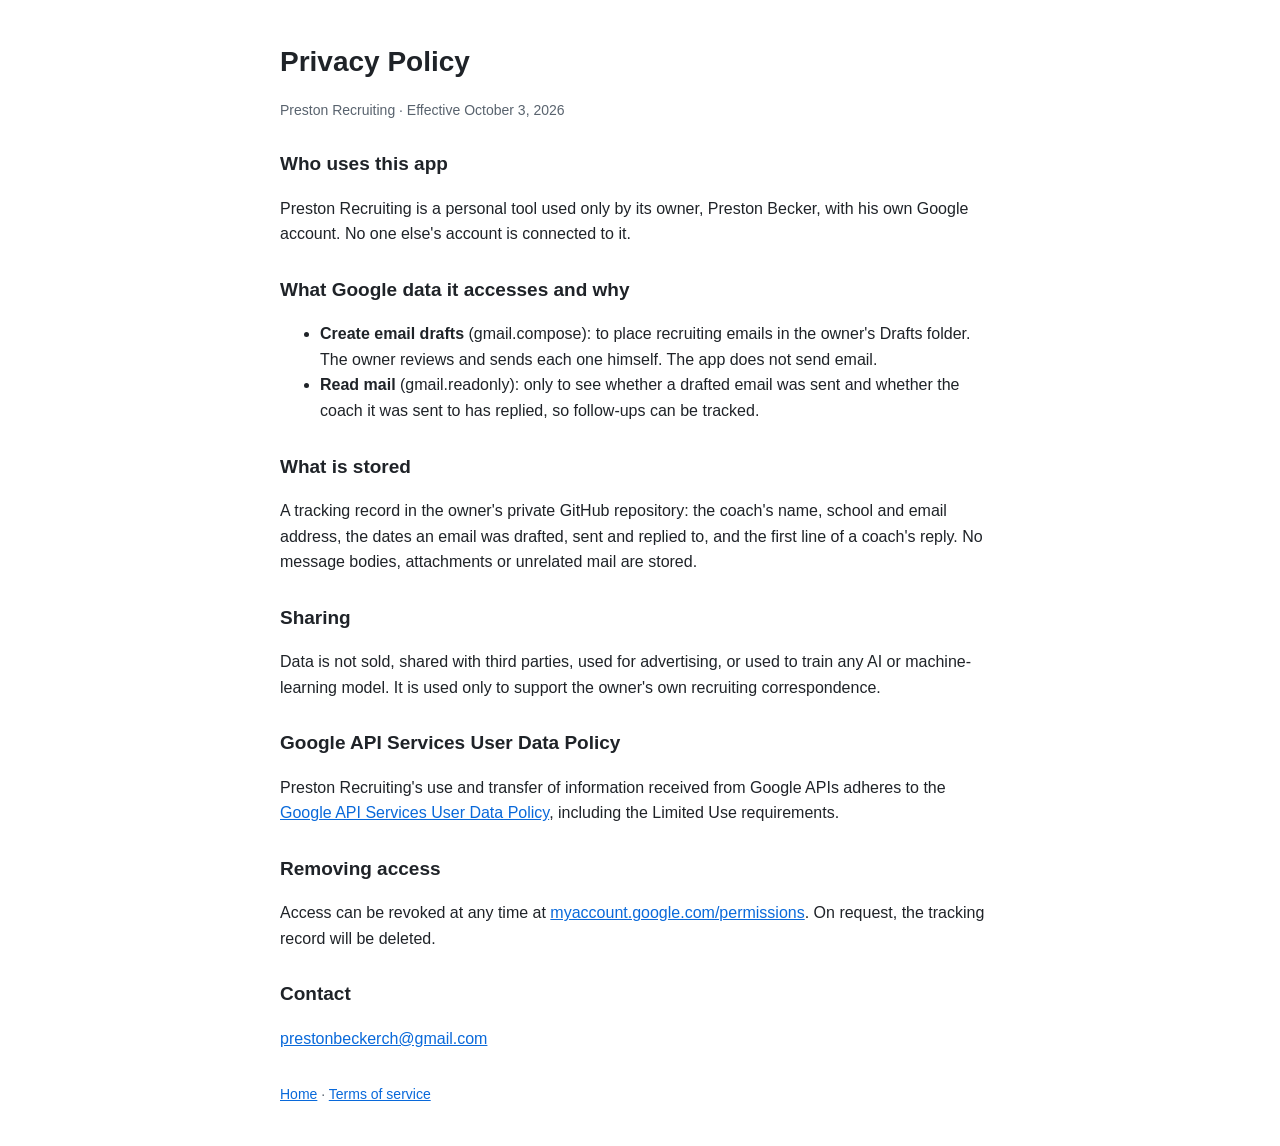
==== privacy.html @ b2363898 "Home, privacy policy and terms pages for the Preston Recruiting Google app Co-Authored-By: Claude Op" ====
<!doctype html>
<html lang="en"><head><meta charset="utf-8"><meta name="viewport" content="width=device-width,initial-scale=1">
<title>Privacy Policy</title><link rel="stylesheet" href="style.css"></head>
<body><main>
<h1>Privacy Policy</h1>
<p class="muted">Preston Recruiting · Effective October 3, 2026</p>

<h2>Who uses this app</h2>
<p>Preston Recruiting is a personal tool used only by its owner, Preston Becker, with his own Google account. No one else's account is connected to it.</p>

<h2>What Google data it accesses and why</h2>
<ul>
<li><strong>Create email drafts</strong> (gmail.compose): to place recruiting emails in the owner's Drafts folder. The owner reviews and sends each one himself. The app does not send email.</li>
<li><strong>Read mail</strong> (gmail.readonly): only to see whether a drafted email was sent and whether the coach it was sent to has replied, so follow-ups can be tracked.</li>
</ul>

<h2>What is stored</h2>
<p>A tracking record in the owner's private GitHub repository: the coach's name, school and email address, the dates an email was drafted, sent and replied to, and the first line of a coach's reply. No message bodies, attachments or unrelated mail are stored.</p>

<h2>Sharing</h2>
<p>Data is not sold, shared with third parties, used for advertising, or used to train any AI or machine-learning model. It is used only to support the owner's own recruiting correspondence.</p>

<h2>Google API Services User Data Policy</h2>
<p>Preston Recruiting's use and transfer of information received from Google APIs adheres to the <a href="https://developers.google.com/terms/api-services-user-data-policy">Google API Services User Data Policy</a>, including the Limited Use requirements.</p>

<h2>Removing access</h2>
<p>Access can be revoked at any time at <a href="https://myaccount.google.com/permissions">myaccount.google.com/permissions</a>. On request, the tracking record will be deleted.</p>

<h2>Contact</h2>
<p><a href="mailto:prestonbeckerch@gmail.com">prestonbeckerch@gmail.com</a></p>
<nav><a href="index.html">Home</a> · <a href="terms.html">Terms of service</a></nav>
</main></body></html>
---- style.css ----
:root{--bg:#ffffff;--fg:#1f2328;--muted:#59636e;--link:#0969da}
@media (prefers-color-scheme:dark){:root{--bg:#0d1117;--fg:#e6edf3;--muted:#9198a1;--link:#4493f8}}
body{background:var(--bg);color:var(--fg);font:16px/1.6 -apple-system,BlinkMacSystemFont,"Segoe UI",Arial,sans-serif;margin:0}
main{max-width:720px;margin:0 auto;padding:40px 16px}
h1{font-size:28px;margin:0 0 4px}h2{font-size:19px;margin-top:28px}
.muted{color:var(--muted);font-size:14px}a{color:var(--link)}
nav{font-size:14px;margin-top:32px;color:var(--muted)}
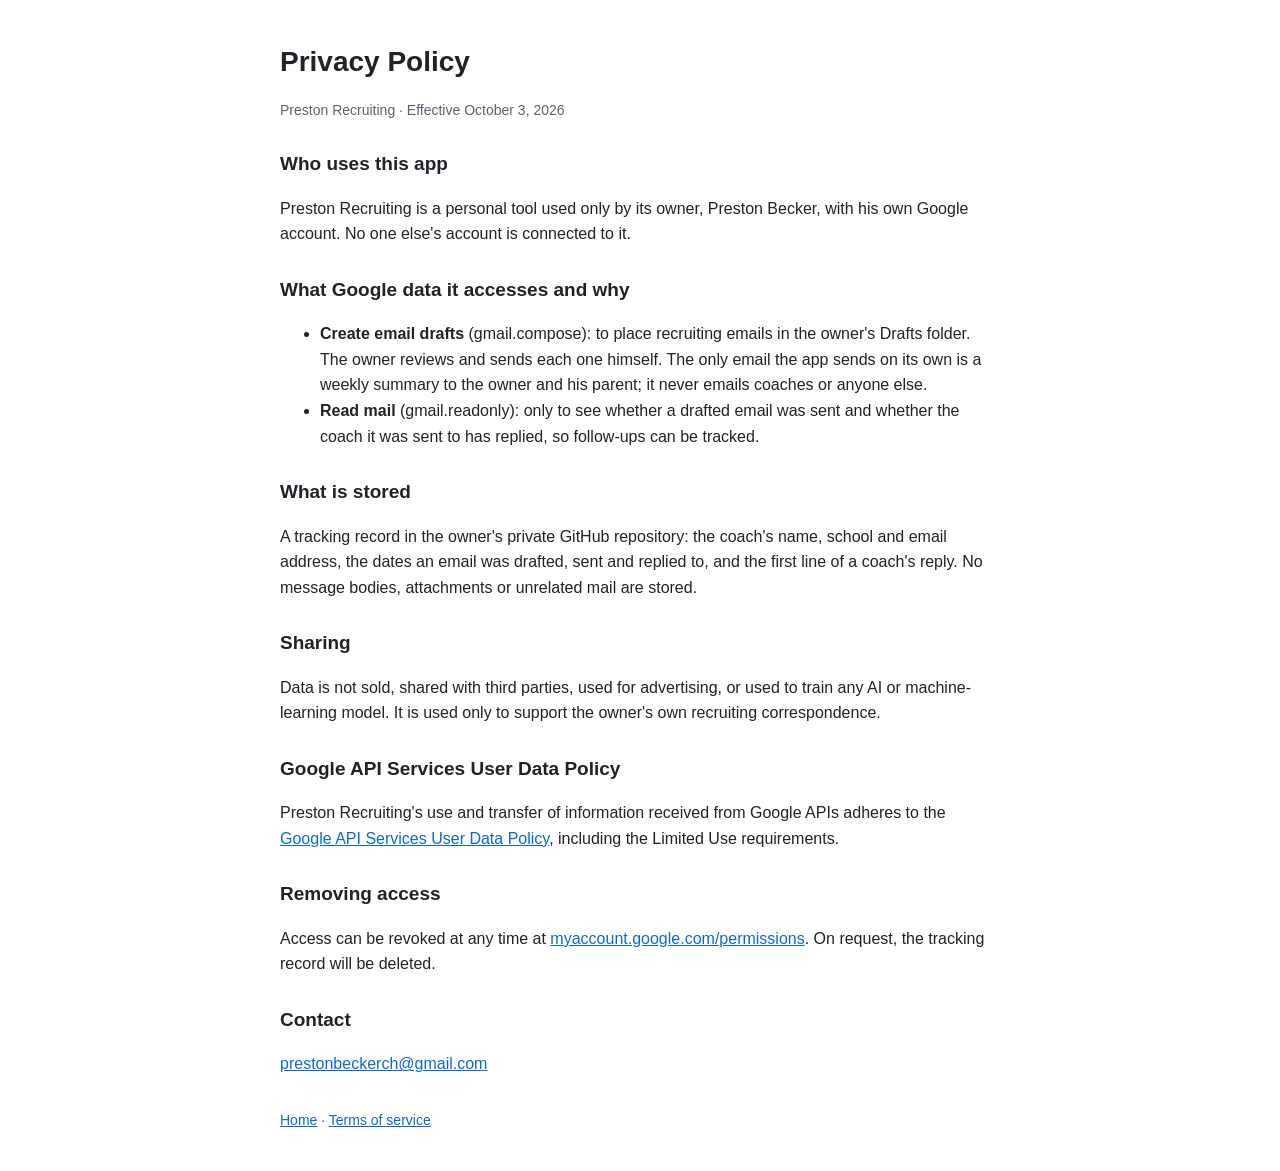
==== commit 1a2d2782: "Disclose weekly family summary email Co-Authored-By: Claude Opus 5.5 <noreply@anthropic.com> Claude-" ====
--- a/privacy.html
+++ b/privacy.html
@@ -10,7 +10,7 @@
 
 <h2>What Google data it accesses and why</h2>
 <ul>
-<li><strong>Create email drafts</strong> (gmail.compose): to place recruiting emails in the owner's Drafts folder. The owner reviews and sends each one himself. The app does not send email.</li>
+<li><strong>Create email drafts</strong> (gmail.compose): to place recruiting emails in the owner's Drafts folder. The owner reviews and sends each one himself. The only email the app sends on its own is a weekly summary to the owner and his parent; it never emails coaches or anyone else.</li>
 <li><strong>Read mail</strong> (gmail.readonly): only to see whether a drafted email was sent and whether the coach it was sent to has replied, so follow-ups can be tracked.</li>
 </ul>
 
